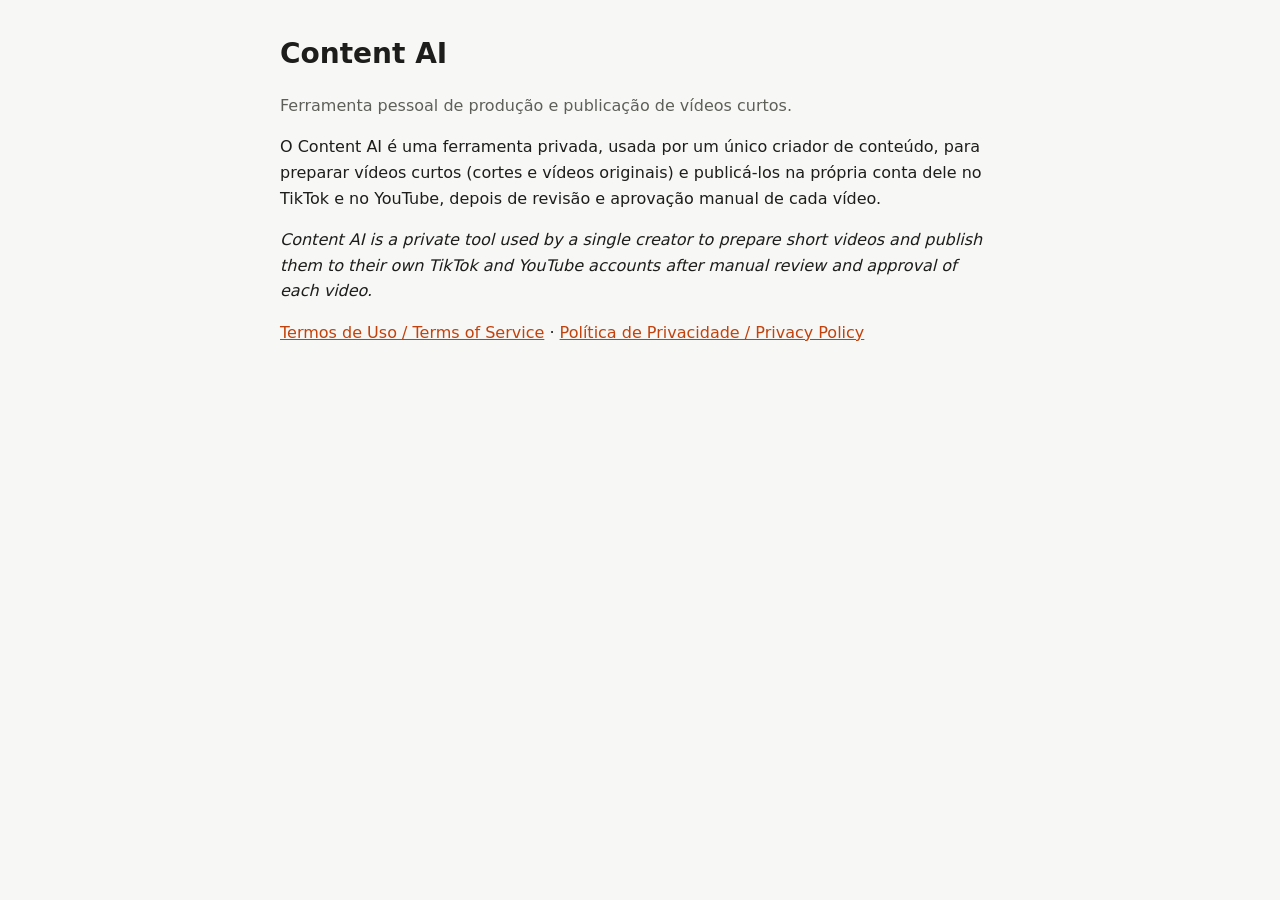
==== index.html @ 8c04134e "Add files via upload" ====
<!doctype html><html lang="pt-BR"><head><meta charset="utf-8"><meta name="viewport" content="width=device-width,initial-scale=1">
<title>Content AI</title><link rel="stylesheet" href="estilo.css"></head><body><main>
<h1>Content AI</h1>
<p class="muted">Ferramenta pessoal de produção e publicação de vídeos curtos.</p>
<p>O Content AI é uma ferramenta privada, usada por um único criador de conteúdo, para preparar vídeos curtos (cortes e vídeos originais) e publicá-los na própria conta dele no TikTok e no YouTube, depois de revisão e aprovação manual de cada vídeo.</p>
<p><em>Content AI is a private tool used by a single creator to prepare short videos and publish them to their own TikTok and YouTube accounts after manual review and approval of each video.</em></p>
<p><a href="termos.html">Termos de Uso / Terms of Service</a> · <a href="privacidade.html">Política de Privacidade / Privacy Policy</a></p>
</main></body></html>
---- estilo.css ----
:root { --bg: #f7f7f5; --fg: #1d1d1b; --muted: #5f5f5a; --accent: #c2410c; }
@media (prefers-color-scheme: dark) { :root { --bg: #151514; --fg: #ececea; --muted: #a3a39e; --accent: #fb923c; } }
body { background: var(--bg); color: var(--fg); font: 16px/1.6 system-ui, sans-serif; margin: 0; padding: 32px 16px; }
main { max-width: 720px; margin: 0 auto; }
h1 { font-size: 28px; margin: 0 0 4px; } h2 { font-size: 19px; margin-top: 28px; }
.muted { color: var(--muted); } a { color: var(--accent); }
code, .codigo { font-family: ui-monospace, monospace; background: rgba(127,127,127,.15); padding: 2px 6px; border-radius: 6px; word-break: break-all; }
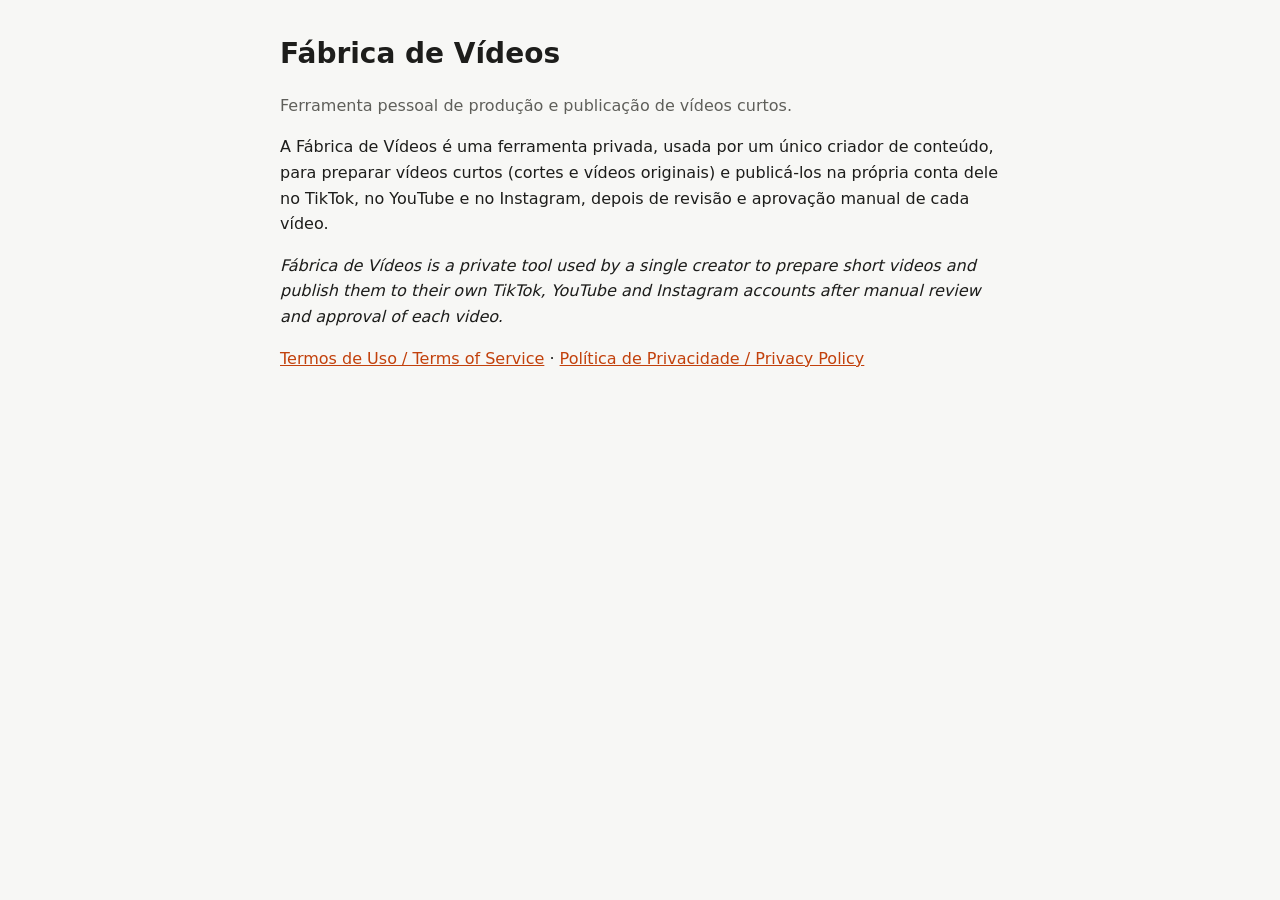
==== commit fdaad243: "Nome novo: Fábrica de Vídeos; inclui Instagram Co-Authored-By: Claude Opus 5.5 <noreply@anthropic.co" ====
--- a/index.html
+++ b/index.html
@@ -1,8 +1,8 @@
 <!doctype html><html lang="pt-BR"><head><meta charset="utf-8"><meta name="viewport" content="width=device-width,initial-scale=1">
-<title>Content AI</title><link rel="stylesheet" href="estilo.css"></head><body><main>
-<h1>Content AI</h1>
+<title>Fábrica de Vídeos</title><link rel="stylesheet" href="estilo.css"></head><body><main>
+<h1>Fábrica de Vídeos</h1>
 <p class="muted">Ferramenta pessoal de produção e publicação de vídeos curtos.</p>
-<p>O Content AI é uma ferramenta privada, usada por um único criador de conteúdo, para preparar vídeos curtos (cortes e vídeos originais) e publicá-los na própria conta dele no TikTok e no YouTube, depois de revisão e aprovação manual de cada vídeo.</p>
-<p><em>Content AI is a private tool used by a single creator to prepare short videos and publish them to their own TikTok and YouTube accounts after manual review and approval of each video.</em></p>
+<p>A Fábrica de Vídeos é uma ferramenta privada, usada por um único criador de conteúdo, para preparar vídeos curtos (cortes e vídeos originais) e publicá-los na própria conta dele no TikTok, no YouTube e no Instagram, depois de revisão e aprovação manual de cada vídeo.</p>
+<p><em>Fábrica de Vídeos is a private tool used by a single creator to prepare short videos and publish them to their own TikTok, YouTube and Instagram accounts after manual review and approval of each video.</em></p>
 <p><a href="termos.html">Termos de Uso / Terms of Service</a> · <a href="privacidade.html">Política de Privacidade / Privacy Policy</a></p>
 </main></body></html>
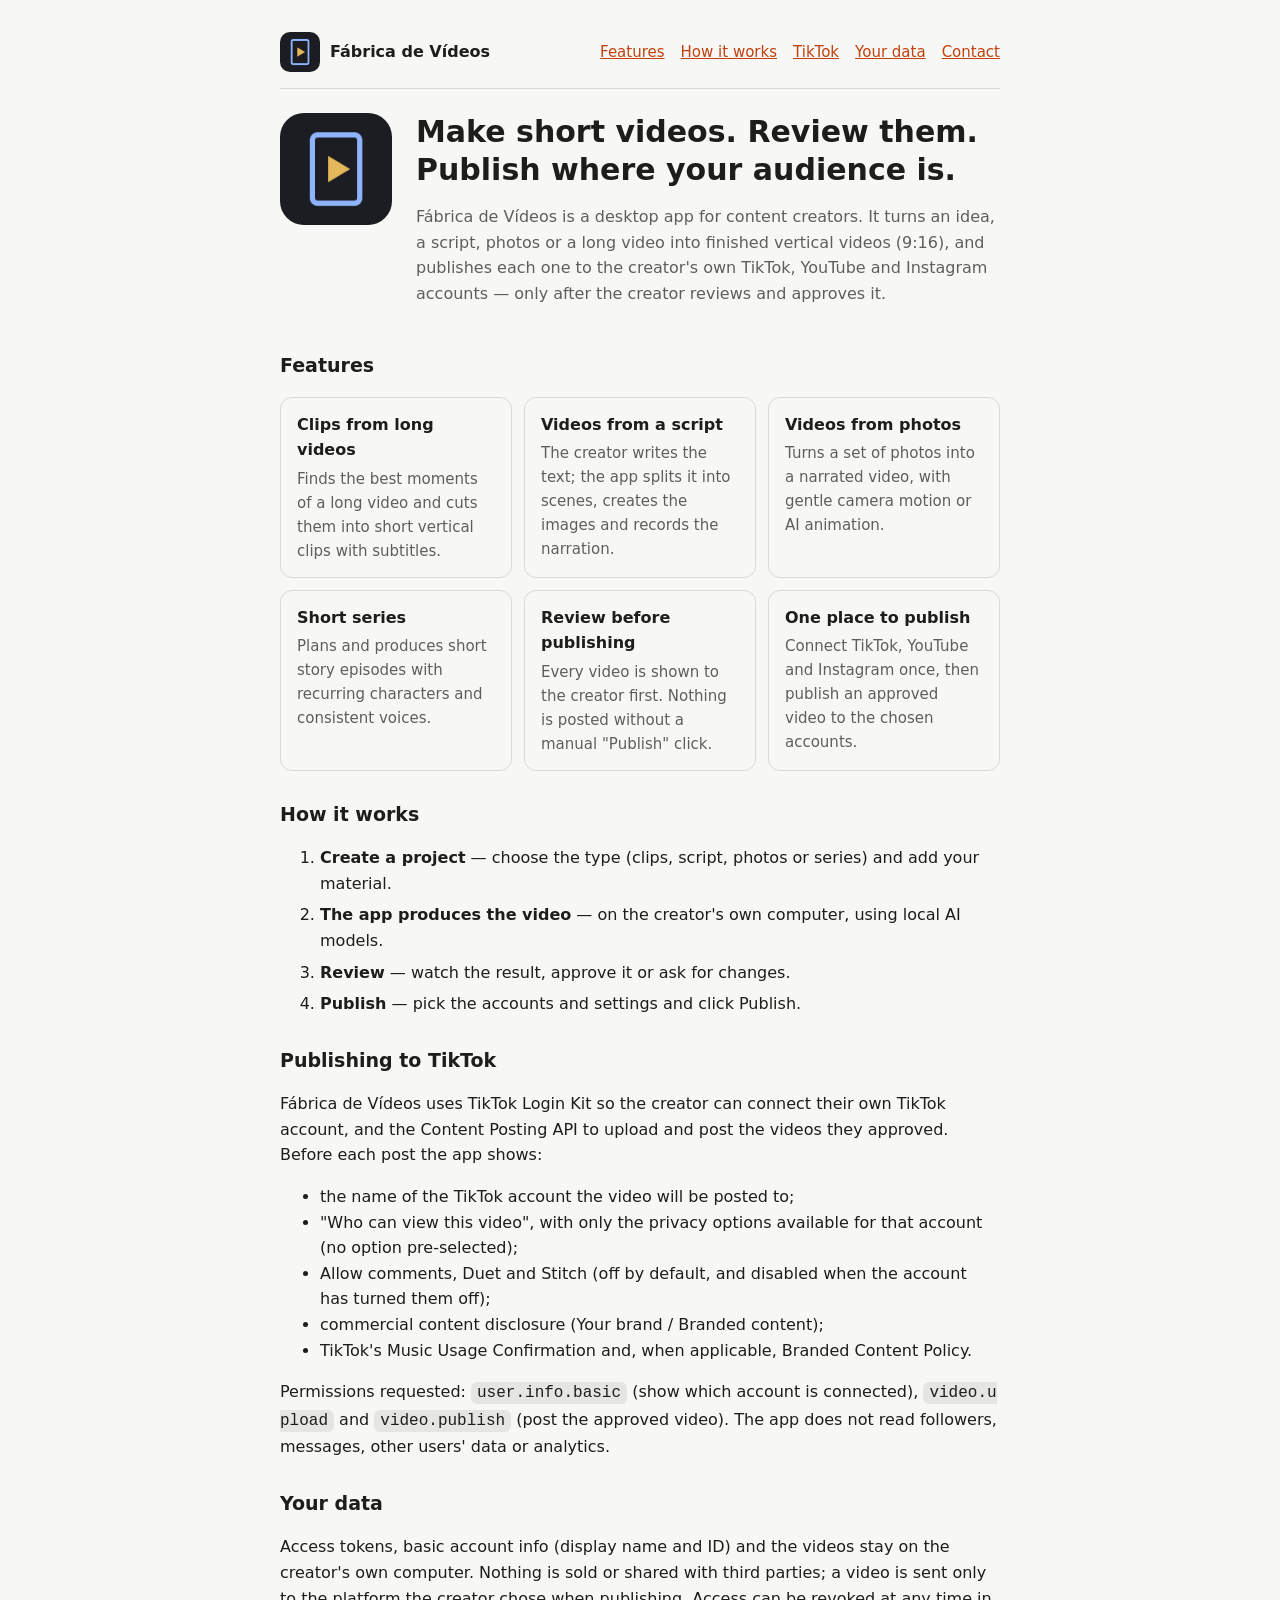
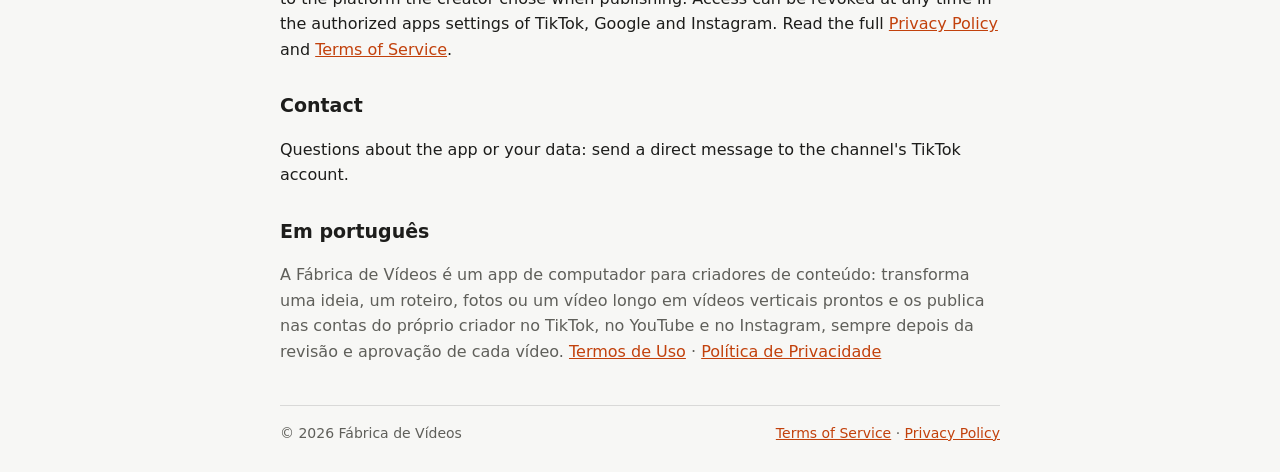
==== commit 1c83822c: "Site completo da Fábrica de Vídeos e favicon igual ao ícone do app Ajustes pedidos pela revisão do T" ====
--- a/index.html
+++ b/index.html
@@ -1,8 +1,73 @@
-<!doctype html><html lang="pt-BR"><head><meta charset="utf-8"><meta name="viewport" content="width=device-width,initial-scale=1">
-<title>Fábrica de Vídeos</title><link rel="stylesheet" href="estilo.css"></head><body><main>
-<h1>Fábrica de Vídeos</h1>
-<p class="muted">Ferramenta pessoal de produção e publicação de vídeos curtos.</p>
-<p>A Fábrica de Vídeos é uma ferramenta privada, usada por um único criador de conteúdo, para preparar vídeos curtos (cortes e vídeos originais) e publicá-los na própria conta dele no TikTok, no YouTube e no Instagram, depois de revisão e aprovação manual de cada vídeo.</p>
-<p><em>Fábrica de Vídeos is a private tool used by a single creator to prepare short videos and publish them to their own TikTok, YouTube and Instagram accounts after manual review and approval of each video.</em></p>
-<p><a href="termos.html">Termos de Uso / Terms of Service</a> · <a href="privacidade.html">Política de Privacidade / Privacy Policy</a></p>
+<!doctype html><html lang="en"><head><meta charset="utf-8"><meta name="viewport" content="width=device-width,initial-scale=1">
+<title>Fábrica de Vídeos</title>
+<meta name="description" content="Fábrica de Vídeos — a desktop app that helps a creator produce short vertical videos and publish them to their own TikTok, YouTube and Instagram accounts.">
+<link rel="stylesheet" href="estilo.css"><link rel="icon" href="favicon.ico" sizes="48x48"><link rel="icon" type="image/png" sizes="32x32" href="favicon-32.png"><link rel="apple-touch-icon" href="apple-touch-icon.png">
+</head><body><main>
+
+<header class="topo">
+  <a href="index.html" class="marca"><img src="icone.png" alt="" width="40" height="40">Fábrica de Vídeos</a>
+  <nav><a href="#features">Features</a><a href="#how">How it works</a><a href="#tiktok">TikTok</a><a href="#data">Your data</a><a href="#contact">Contact</a></nav>
+</header>
+
+<section class="hero">
+  <img src="icone.png" alt="Fábrica de Vídeos app icon" width="112" height="112">
+  <div>
+    <h1>Make short videos. Review them. Publish where your audience is.</h1>
+    <p class="muted">Fábrica de Vídeos is a desktop app for content creators. It turns an idea, a script, photos or a long
+    video into finished vertical videos (9:16), and publishes each one to the creator's own TikTok, YouTube and
+    Instagram accounts — only after the creator reviews and approves it.</p>
+  </div>
+</section>
+
+<h2 id="features">Features</h2>
+<div class="cards">
+  <div class="card"><h3>Clips from long videos</h3><p>Finds the best moments of a long video and cuts them into short vertical clips with subtitles.</p></div>
+  <div class="card"><h3>Videos from a script</h3><p>The creator writes the text; the app splits it into scenes, creates the images and records the narration.</p></div>
+  <div class="card"><h3>Videos from photos</h3><p>Turns a set of photos into a narrated video, with gentle camera motion or AI animation.</p></div>
+  <div class="card"><h3>Short series</h3><p>Plans and produces short story episodes with recurring characters and consistent voices.</p></div>
+  <div class="card"><h3>Review before publishing</h3><p>Every video is shown to the creator first. Nothing is posted without a manual "Publish" click.</p></div>
+  <div class="card"><h3>One place to publish</h3><p>Connect TikTok, YouTube and Instagram once, then publish an approved video to the chosen accounts.</p></div>
+</div>
+
+<h2 id="how">How it works</h2>
+<ol class="passos">
+  <li><strong>Create a project</strong> — choose the type (clips, script, photos or series) and add your material.</li>
+  <li><strong>The app produces the video</strong> — on the creator's own computer, using local AI models.</li>
+  <li><strong>Review</strong> — watch the result, approve it or ask for changes.</li>
+  <li><strong>Publish</strong> — pick the accounts and settings and click Publish.</li>
+</ol>
+
+<h2 id="tiktok">Publishing to TikTok</h2>
+<p>Fábrica de Vídeos uses TikTok Login Kit so the creator can connect their own TikTok account, and the Content
+Posting API to upload and post the videos they approved. Before each post the app shows:</p>
+<ul>
+  <li>the name of the TikTok account the video will be posted to;</li>
+  <li>"Who can view this video", with only the privacy options available for that account (no option pre-selected);</li>
+  <li>Allow comments, Duet and Stitch (off by default, and disabled when the account has turned them off);</li>
+  <li>commercial content disclosure (Your brand / Branded content);</li>
+  <li>TikTok's Music Usage Confirmation and, when applicable, Branded Content Policy.</li>
+</ul>
+<p>Permissions requested: <code>user.info.basic</code> (show which account is connected), <code>video.upload</code> and
+<code>video.publish</code> (post the approved video). The app does not read followers, messages, other users' data or
+analytics.</p>
+
+<h2 id="data">Your data</h2>
+<p>Access tokens, basic account info (display name and ID) and the videos stay on the creator's own computer. Nothing is
+sold or shared with third parties; a video is sent only to the platform the creator chose when publishing. Access can be
+revoked at any time in the authorized apps settings of TikTok, Google and Instagram. Read the full
+<a href="privacidade.html">Privacy Policy</a> and <a href="termos.html">Terms of Service</a>.</p>
+
+<h2 id="contact">Contact</h2>
+<p>Questions about the app or your data: send a direct message to the channel's TikTok account.</p>
+
+<h2 lang="pt-BR">Em português</h2>
+<p lang="pt-BR" class="muted">A Fábrica de Vídeos é um app de computador para criadores de conteúdo: transforma uma ideia, um
+roteiro, fotos ou um vídeo longo em vídeos verticais prontos e os publica nas contas do próprio criador no TikTok, no
+YouTube e no Instagram, sempre depois da revisão e aprovação de cada vídeo.
+<a href="termos.html">Termos de Uso</a> · <a href="privacidade.html">Política de Privacidade</a></p>
+
+<footer class="rodape">
+  <span>© 2026 Fábrica de Vídeos</span>
+  <span><a href="termos.html">Terms of Service</a> · <a href="privacidade.html">Privacy Policy</a></span>
+</footer>
 </main></body></html>
--- a/estilo.css
+++ b/estilo.css
@@ -5,3 +5,17 @@
 h1 { font-size: 28px; margin: 0 0 4px; } h2 { font-size: 19px; margin-top: 28px; }
 .muted { color: var(--muted); } a { color: var(--accent); }
 code, .codigo { font-family: ui-monospace, monospace; background: rgba(127,127,127,.15); padding: 2px 6px; border-radius: 6px; word-break: break-all; }
+.topo { display: flex; flex-wrap: wrap; align-items: center; justify-content: space-between; gap: 8px 20px; padding-bottom: 16px; margin-bottom: 24px; border-bottom: 1px solid rgba(127,127,127,.25); }
+.marca { display: inline-flex; align-items: center; gap: 10px; font-weight: 700; color: var(--fg); text-decoration: none; }
+.marca img { border-radius: 10px; }
+.topo nav { display: flex; flex-wrap: wrap; gap: 4px 16px; font-size: 15px; }
+.hero { display: flex; gap: 24px; align-items: flex-start; margin: 8px 0 12px; }
+.hero img { border-radius: 24px; flex: none; }
+.hero h1 { font-size: 30px; line-height: 1.25; margin: 0 0 8px; }
+@media (max-width: 560px) { .hero { flex-direction: column; } .hero img { width: 80px; height: 80px; border-radius: 18px; } }
+.cards { display: grid; grid-template-columns: repeat(auto-fit, minmax(200px, 1fr)); gap: 12px; }
+.card { border: 1px solid rgba(127,127,127,.25); border-radius: 12px; padding: 14px 16px; }
+.card h3 { font-size: 16px; margin: 0 0 4px; } .card p { margin: 0; color: var(--muted); font-size: 15px; }
+.passos li { margin-bottom: 6px; }
+.rodape { display: flex; flex-wrap: wrap; justify-content: space-between; gap: 8px; margin-top: 40px; padding-top: 16px; border-top: 1px solid rgba(127,127,127,.25); color: var(--muted); font-size: 14px; }
+#tiktok code { word-break: normal; white-space: nowrap; }
